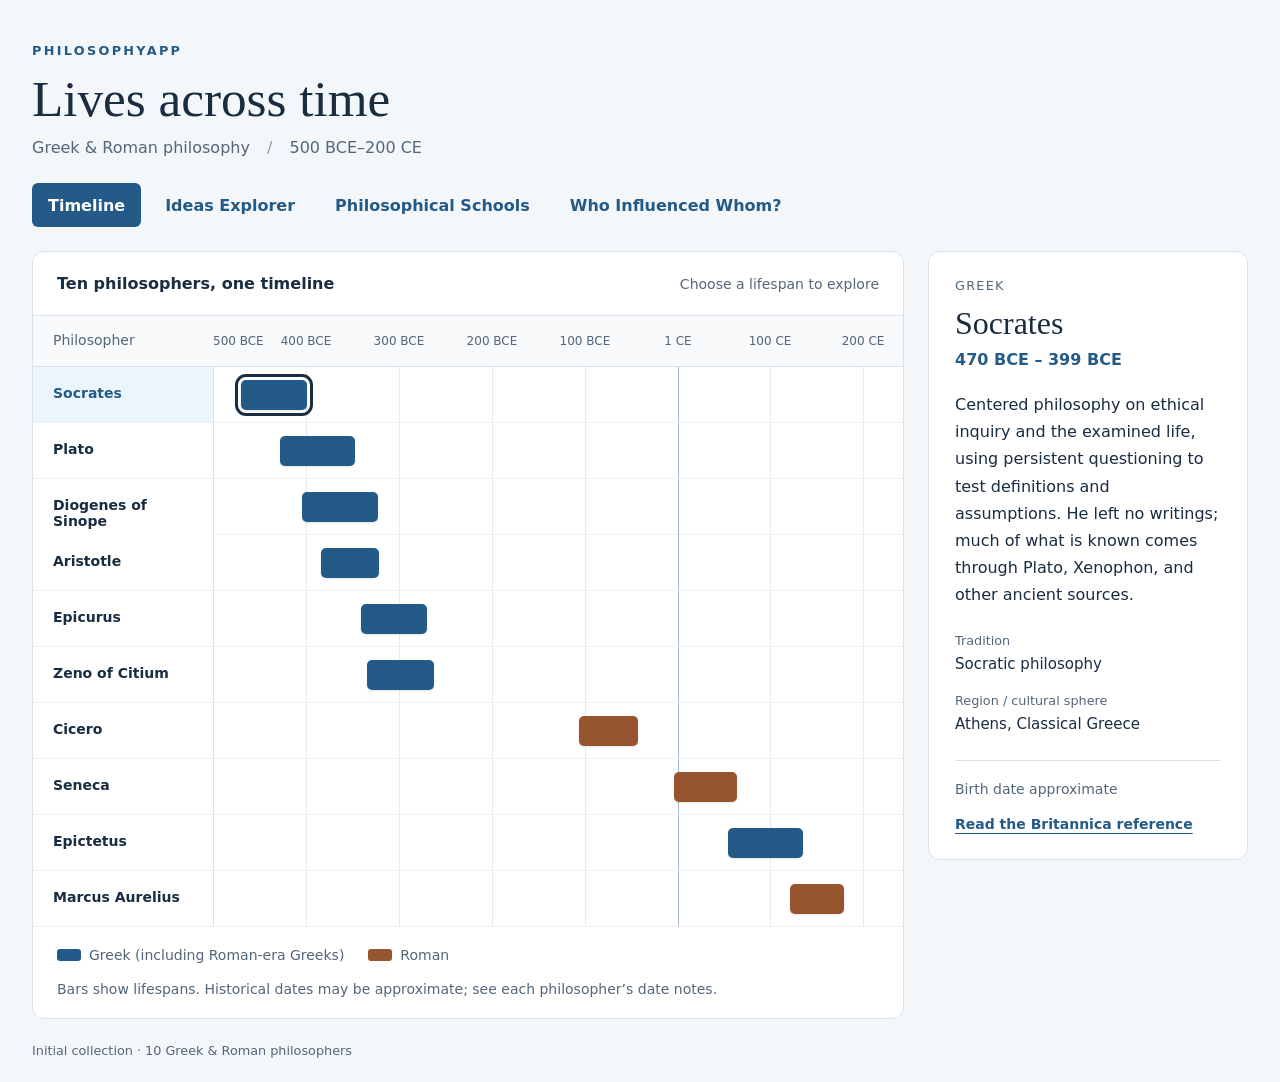
==== index.html @ e746a8ad "Initial commit: Greek and Roman philosophy study app" ====
<!doctype html>
<html lang="en">
<head>
  <meta charset="utf-8">
  <meta name="viewport" content="width=device-width, initial-scale=1">
  <title>PhilosophyApp — Greek & Roman Timeline</title>
  <meta name="description" content="Explore the overlapping lives and ideas of ten Greek and Roman philosophers.">
  <link rel="stylesheet" href="styles.css">
  <script defer src="data.js"></script>
  <script defer src="app.js"></script>
</head>
<body>
  <header><span class="brand">PHILOSOPHYAPP</span><h1>Lives across time</h1><p>Greek & Roman philosophy <span class="separator">/</span> 500 BCE–200 CE</p></header>
  <nav class="page-nav" aria-label="Main navigation">
    <a href="index.html" aria-current="page">Timeline</a>
    <a href="ideas.html">Ideas Explorer</a>
    <a href="schools.html">Philosophical Schools</a>
    <a href="influence.html">Who Influenced Whom?</a>
  </nav>
  <main>
    <section class="timeline-card" aria-labelledby="timeline-title">
      <div class="section-heading"><h2 id="timeline-title">Ten philosophers, one timeline</h2><span>Choose a lifespan to explore</span></div>
      <div class="scroll-hint">Scroll horizontally to explore the full timeline on smaller screens.</div>
      <div class="timeline-scroll" tabindex="0" role="region" aria-label="Philosopher timeline, horizontally scrollable">
        <div id="timeline" class="timeline"></div>
      </div>
      <ul class="timeline-legend" aria-label="Timeline color legend">
        <li><span class="legend-swatch greek" aria-hidden="true"></span>Greek (including Roman-era Greeks)</li>
        <li><span class="legend-swatch roman" aria-hidden="true"></span>Roman</li>
      </ul>
      <p class="timeline-note">Bars show lifespans. Historical dates may be approximate; see each philosopher’s date notes.</p>
    </section>
    <aside id="details" class="details" aria-labelledby="detail-name" aria-live="polite"></aside>
  </main>
  <footer>Initial collection · 10 Greek & Roman philosophers</footer>
  <noscript>Enable JavaScript to view the interactive timeline.</noscript>
</body>
</html>
---- styles.css ----
:root{color-scheme:light;--ink:#192c40;--muted:#53667a;--blue:#245a87;--roman:#96552f;--paper:#f4f7fa;--line:#d9e2eb;--name-width:180px;font-family:system-ui,-apple-system,BlinkMacSystemFont,"Segoe UI",sans-serif;color:var(--ink);background:var(--paper)}
*{box-sizing:border-box}body{margin:0}header,main,footer{max-width:1440px;margin:auto}header{padding:40px 32px 26px}.brand{font-size:.8rem;letter-spacing:.18em;font-weight:750;color:var(--blue)}h1{font-family:Georgia,serif;font-size:clamp(2.2rem,4vw,3.5rem);font-weight:400;margin:10px 0}header p{color:var(--muted);margin:0}.separator{margin:0 12px;color:#8a9bac}main{display:grid;grid-template-columns:minmax(0,1fr) 320px;gap:24px;padding:0 32px}.timeline-card,.details{background:white;border:1px solid var(--line);border-radius:12px;overflow:hidden}.section-heading{display:flex;justify-content:space-between;align-items:center;gap:14px;padding:22px 24px}.section-heading h2{font-size:1rem;margin:0}.section-heading span{font-size:.875rem;color:var(--muted)}.timeline-scroll{overflow-x:auto;position:relative;padding-bottom:8px}.timeline{min-width:850px}.axis,.timeline-row{display:grid;grid-template-columns:var(--name-width) 1fr}.axis{height:52px;background:#f8fafc;border-top:1px solid var(--line);border-bottom:1px solid var(--line)}.axis-label{padding:16px 20px;font-size:.875rem;color:var(--muted);position:sticky;left:0;background:#f8fafc;z-index:3}.track{position:relative;margin-right:40px}.tick{position:absolute;top:18px;transform:translateX(-50%);font-size:.75rem;white-space:nowrap;color:var(--muted)}.tick:first-child{transform:none}.tick:last-child{transform:translateX(-100%)}.timeline-row{height:56px;border-bottom:1px solid #edf1f5}.name{position:sticky;left:0;z-index:2;background:white;padding:18px 20px;font-size:.875rem;font-weight:600;box-shadow:1px 0 0 var(--line)}.timeline-row.selected .name{color:var(--blue);background:#edf5fc}.gridline{position:absolute;top:0;bottom:0;width:1px;background:#e4eaf0}.era-line{background:#a5b7c8}.life{position:absolute;top:13px;height:30px;border:0;border-radius:5px;background:var(--blue);cursor:pointer;min-width:12px;box-shadow:0 1px 2px #102a4320}.life.roman{background:var(--roman)}.life:hover{filter:brightness(1.17)}.life[aria-pressed="true"]{outline:3px solid #192c40;outline-offset:3px}.life:focus-visible,.timeline-scroll:focus-visible,a:focus-visible{outline:3px solid #1377cf;outline-offset:4px}.timeline-note{font-size:.875rem;color:var(--muted);padding:8px 24px 18px;margin:0;line-height:1.5}.details{padding:26px;align-self:start;min-height:440px}.eyebrow{font-size:.8rem;letter-spacing:.1em;text-transform:uppercase;color:var(--muted);margin:0 0 12px}.details h2{font-family:Georgia,serif;font-weight:400;font-size:2rem;margin:0 0 8px}.dates{font-size:1rem;color:var(--blue);font-weight:600;margin:0 0 22px}.summary{line-height:1.7;font-size:1rem}dl{margin:24px 0}dt{font-size:.8rem;color:var(--muted);margin-top:18px}dd{font-size:.9375rem;margin:5px 0 0;line-height:1.5}.source{color:var(--blue);font-weight:600;font-size:.875rem;text-underline-offset:4px}.date-note{border-top:1px solid var(--line);padding-top:18px;font-size:.875rem;color:var(--muted);line-height:1.5}footer{padding:24px 32px;font-size:.8rem;color:var(--muted)}.scroll-hint{display:none}
@media(max-width:1100px){main{grid-template-columns:1fr}.details{min-height:0}.section-heading{flex-wrap:wrap}}
@media(max-width:650px){header{padding:28px 18px 22px}main{padding:0 12px;gap:16px}.section-heading{padding:18px}.section-heading span{display:none}.scroll-hint{display:block;padding:0 18px 14px;color:var(--muted);font-size:.875rem;line-height:1.5}.details{padding:22px}.timeline-note{padding:8px 18px 16px}footer{padding:20px 18px}:root{--name-width:160px}.name{padding-left:14px}}

.timeline-legend{display:flex;flex-wrap:wrap;gap:12px 24px;list-style:none;padding:12px 24px 8px;margin:0;font-size:.875rem;color:var(--muted)}.timeline-legend li{display:flex;align-items:center;gap:8px}.legend-swatch{display:inline-block;width:24px;height:12px;border-radius:3px;flex-shrink:0;background:var(--blue)}.legend-swatch.roman{background:var(--roman)}
@media(max-width:650px){.timeline-legend{padding-left:18px;padding-right:18px}}

.compact-tick{display:none}
@media(max-width:650px){
  .scroll-hint{display:none}
  .timeline{min-width:0}
  .timeline-scroll{overflow-x:visible}
  .axis{display:block;height:44px}
  .axis-label{display:none}
  .axis .track{height:44px}
  .track{margin:0 18px}
  .desktop-tick{display:none}
  .compact-tick{display:block;top:14px}
  .compact-tick:nth-last-child(3){transform:none}
  .timeline-row{display:block;height:auto;min-height:62px;padding:7px 0;cursor:pointer}
  .name{position:static;background:transparent;padding:0 18px;font-size:.875rem;line-height:1.5;box-shadow:none}
  .timeline-row.selected{background:#edf5fc}
  .timeline-row.selected .name{background:transparent}
  .timeline-row .track{height:27px}
  .life{top:8px;height:14px;min-width:0;border-radius:3px}
  .life::after{content:"";position:absolute;inset:-14px -8px}
  .life[aria-pressed="true"]{outline-width:2px;outline-offset:2px}
  .gridline{opacity:.5}
}

.name-button{appearance:none;background:none;border:0;padding:0;margin:0;font:inherit;color:inherit;text-align:left;cursor:pointer;width:100%}.name-button:focus-visible{outline:3px solid #1377cf;outline-offset:3px}.details{scroll-margin-top:20px}

.timeline-row{cursor:pointer}

.network-main{display:block}
.network-section,.network-details{margin-bottom:28px}
.network-heading{display:flex;justify-content:space-between;align-items:center;flex-wrap:wrap;gap:16px;margin-bottom:16px}
.network-heading .question-title{margin:0}
.network-intro,.network-body{line-height:1.7;max-width:80ch}
.network-reset{font:inherit;font-weight:600;min-height:44px;padding:10px 16px;color:var(--blue);background:white;border:1px solid var(--blue);border-radius:6px;cursor:pointer}
.network-reset:hover{background:#edf5fc}
.network-legend{display:flex;flex-wrap:wrap;gap:12px 28px;list-style:none;padding:0;margin:22px 0;font-size:.875rem;color:var(--muted)}
.network-legend li{display:flex;align-items:center;gap:10px}
.network-line{position:relative;width:42px;border-top:2px solid var(--blue);margin-right:3px}
.network-line::after{content:"";position:absolute;right:-3px;top:-5px;border-left:8px solid var(--blue);border-top:4px solid transparent;border-bottom:4px solid transparent}
.network-line.dashed{border-top-style:dashed;border-top-color:var(--roman)}
.network-line.dashed::after{border-left-color:var(--roman)}
.network-scroll{overflow-x:auto;border:1px solid var(--line);border-radius:12px;background:white}
.network-canvas{position:relative;isolation:isolate}
.network-arrows{position:absolute;inset:0;overflow:visible;pointer-events:none}
.network-edge{cursor:pointer;pointer-events:auto}
.edge-line{fill:none;stroke:var(--blue);stroke-width:2}
.network-edge.intellectual .edge-line{stroke:var(--roman);stroke-dasharray:8 6}
.edge-hit{fill:none;stroke:transparent;stroke-width:28;pointer-events:stroke}
.arrow-head.direct{fill:var(--blue)}
.arrow-head.intellectual{fill:var(--roman)}
.arrow-head.selected{fill:var(--ink)}
.network-edge.highlighted .edge-line{stroke:var(--ink);stroke-width:3}
.network-edge:focus{outline:none}
.network-edge:focus-visible .edge-line,.network-edge:hover .edge-line{stroke:#1377cf;stroke-width:4}
.network-node{position:absolute;display:flex;flex-direction:column;align-items:center;justify-content:center;gap:8px;padding:10px;font:inherit;font-size:.9375rem;font-weight:600;text-align:center;color:var(--ink);background:#f8fafc;border:1px solid #a5b7c8;border-radius:8px;cursor:pointer}
.network-node small{font-size:.75rem;font-weight:400;color:var(--muted)}
.network-node:hover,.network-node.connected{background:#edf5fc;border-color:var(--blue)}
.network-node[aria-pressed="true"]{background:var(--blue);color:white;outline:3px solid var(--ink);outline-offset:2px}
.network-node[aria-pressed="true"] small{color:white}
.network-node.dimmed{opacity:.55}
.network-edge.dimmed{opacity:.2}
.network-node:focus-visible,.network-reset:focus-visible,.network-scroll:focus-visible,.network-relationship-button:focus-visible{outline:3px solid #1377cf;outline-offset:3px}
.network-caveat{font-size:.875rem;color:var(--muted);line-height:1.6;margin:16px 0 0;max-width:100ch}
.network-details{background:white;border:1px solid var(--line);border-radius:12px;padding:26px;scroll-margin-top:20px}
.network-details .question-title{margin-bottom:12px}
.network-details h3{font-size:1rem;margin-top:24px}
.network-details .source{display:inline-block;line-height:1.6;overflow-wrap:anywhere}
.network-relationships{display:grid;grid-template-columns:repeat(auto-fit,minmax(min(100%,300px),1fr));gap:12px}
.network-relationship-button{display:flex;flex-direction:column;gap:8px;width:100%;min-height:72px;padding:14px 16px;background:white;color:var(--ink);border:1px solid var(--line);border-radius:8px;text-align:left;font:inherit;font-size:.9375rem;font-weight:600;line-height:1.5;cursor:pointer}
.network-relationship-button small{font-size:.8rem;font-weight:400;color:var(--muted)}
.network-relationship-button:hover,.network-relationship-button.related{background:#edf5fc;border-color:var(--blue)}
.network-relationship-button[aria-pressed="true"]{outline:2px solid var(--blue);outline-offset:1px}
.network-related-list{list-style:none;padding:0;display:grid;gap:10px;max-width:720px;margin-bottom:0}
@media(max-width:650px){.network-details{padding:22px}.network-legend{flex-direction:column;gap:16px}.network-heading{align-items:start}}

.schools-main{display:block}
.schools-main>section+section{margin-top:40px}
.schools-note{color:var(--muted);font-size:.875rem;line-height:1.6;margin:0 0 18px}
.school-overview{display:grid;grid-template-columns:repeat(auto-fit,minmax(min(100%,320px),1fr));gap:20px}
.school-card,.comparison-controls{background:white;border:1px solid var(--line);border-radius:12px;padding:24px}
.school-card h3{font:400 1.65rem Georgia,serif;margin:0 0 10px}
.school-founding{color:var(--blue);font-size:.875rem;font-weight:600;line-height:1.5;margin:0}
.school-card dl{margin:18px 0 0}
.school-card dt{font-weight:600;margin-top:14px}
.school-card dd{line-height:1.65}
.comparison-controls{display:flex;flex-wrap:wrap;gap:24px;align-items:start;margin-bottom:18px}
.comparison-controls fieldset{border:0;padding:0;margin:0;flex:1 1 500px;min-width:0}
.comparison-controls legend,.category-control>label{display:block;font-weight:600;margin-bottom:12px}
.school-choices{display:flex;flex-wrap:wrap;gap:10px}
.school-choice{display:flex;align-items:center;gap:10px;min-height:44px;padding:10px 12px;border:1px solid var(--line);border-radius:6px;cursor:pointer}
.school-choice:has(input:checked){background:#edf5fc;border-color:var(--blue);color:var(--blue)}
.school-choice input{width:18px;height:18px;margin:0;accent-color:var(--blue);flex-shrink:0}
.category-control{flex:1 1 240px;min-width:0}
.category-control select{font:inherit;color:var(--ink);background:white;border:1px solid var(--line);border-radius:6px;min-height:44px;padding:10px;width:100%}
.comparison-scroll{overflow-x:auto;border:1px solid var(--line);border-radius:12px;background:white}
.school-comparison{border-collapse:separate;border-spacing:0;width:100%;table-layout:fixed;min-width:1100px;font-size:.9375rem;line-height:1.65}
.school-comparison th,.school-comparison td{padding:18px;vertical-align:top;text-align:left;border-bottom:1px solid var(--line)}
.school-comparison thead th{background:#edf5fc;color:var(--blue)}
.school-comparison th:first-child{position:sticky;left:0;width:165px;background:#f8fafc;border-right:1px solid var(--line)}
.school-comparison thead th:first-child{background:#edf5fc}
.school-comparison tbody tr:last-child>*{border-bottom:0}
.school-comparison.single-category{min-width:0}
.comparison-scroll:focus-visible,.school-choice input:focus-visible,.category-control select:focus-visible{outline:3px solid #1377cf;outline-offset:3px}
.visually-hidden{position:absolute;width:1px;height:1px;padding:0;margin:-1px;overflow:hidden;clip-path:inset(50%);white-space:nowrap;border:0}
@media(max-width:650px){.school-card,.comparison-controls{padding:20px}.school-overview{gap:16px}.school-comparison th:first-child{width:145px}.school-comparison th,.school-comparison td{padding:14px}.schools-main>section+section{margin-top:32px}}

.page-nav{max-width:1440px;margin:0 auto;padding:0 32px 24px;display:flex;flex-wrap:wrap;gap:8px}
.page-nav a{display:inline-flex;align-items:center;min-height:44px;padding:10px 16px;border-radius:6px;color:var(--blue);font-weight:600;text-decoration:none}
.page-nav a:hover{background:#e7eff7}
.page-nav a[aria-current="page"]{background:var(--blue);color:white}
.ideas-main{display:block;max-width:1440px}
.ideas-main>section{max-width:840px;margin:0 auto}
.question-buttons{display:flex;flex-wrap:wrap;gap:12px;margin-bottom:28px}
.question-button{flex:1 1 200px;min-height:52px;padding:14px 16px;border:1px solid var(--line);border-radius:8px;background:white;color:var(--blue);font:inherit;font-weight:600;line-height:1.4;cursor:pointer}
.question-button:hover{background:#edf5fc}
.question-button[aria-pressed="true"]{background:var(--blue);border-color:var(--blue);color:white}
.question-button:focus-visible{outline:3px solid #1377cf;outline-offset:4px}
.question-title{font-family:Georgia,serif;font-weight:400;font-size:1.75rem;line-height:1.3;margin:0 0 20px}
.idea-cards{display:flex;flex-direction:column;gap:20px}
.idea-card{background:white;border:1px solid var(--line);border-radius:12px;padding:26px 28px}
.idea-card h3{font-family:Georgia,serif;font-size:1.65rem;font-weight:400;margin:0 0 8px}
.idea-tradition{color:var(--blue);font-size:.875rem;font-weight:600;margin:0 0 16px}
.idea-summary{font-size:1rem;line-height:1.7;margin:0}
@media(max-width:650px){.page-nav{padding:0 18px 22px}.question-buttons{flex-direction:column;gap:10px;margin-bottom:24px}.question-button{flex:auto;text-align:left}.idea-card{padding:22px}.idea-cards{gap:16px}}
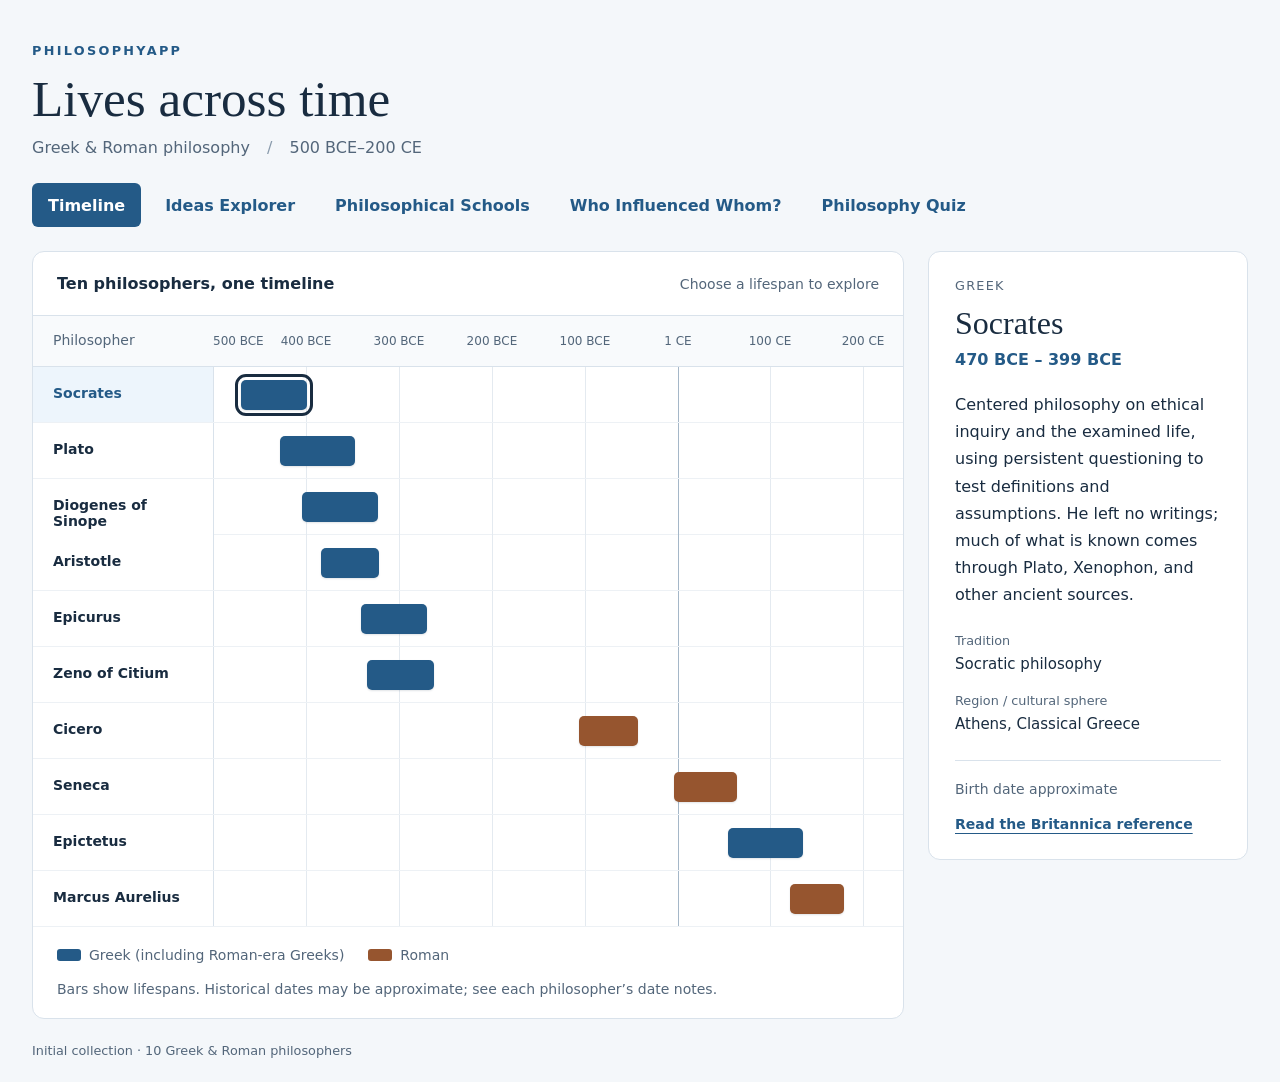
==== commit e8a0ccff: "Add philosophy quiz with randomized sessions and answer review" ====
--- a/index.html
+++ b/index.html
@@ -16,6 +16,7 @@
     <a href="ideas.html">Ideas Explorer</a>
     <a href="schools.html">Philosophical Schools</a>
     <a href="influence.html">Who Influenced Whom?</a>
+    <a href="quiz.html">Philosophy Quiz</a>
   </nav>
   <main>
     <section class="timeline-card" aria-labelledby="timeline-title">
--- a/styles.css
+++ b/styles.css
@@ -32,6 +32,45 @@
 .name-button{appearance:none;background:none;border:0;padding:0;margin:0;font:inherit;color:inherit;text-align:left;cursor:pointer;width:100%}.name-button:focus-visible{outline:3px solid #1377cf;outline-offset:3px}.details{scroll-margin-top:20px}
 
 .timeline-row{cursor:pointer}
+
+.quiz-main{display:block}
+.quiz-container{max-width:800px;margin:0 auto}
+.quiz-card{background:white;border:1px solid var(--line);border-radius:12px;padding:28px;scroll-margin-top:20px}
+.quiz-progress-text{font-size:.875rem;font-weight:600;color:var(--blue);margin:0 0 12px}
+.quiz-progress{display:block;width:100%;height:10px;margin-bottom:26px;accent-color:var(--blue);border:0;border-radius:6px;overflow:hidden;background:#edf1f5}
+.quiz-progress::-webkit-progress-bar{background:#edf1f5}
+.quiz-progress::-webkit-progress-value{background:var(--blue)}
+.quiz-progress::-moz-progress-bar{background:var(--blue)}
+.quiz-category{line-height:1.6;letter-spacing:.06em}
+.quiz-options{display:flex;flex-direction:column;gap:12px}
+.quiz-answer{display:flex;flex-direction:column;gap:8px;width:100%;min-height:54px;padding:16px 18px;text-align:left;font:inherit;line-height:1.5;color:var(--ink);background:white;border:1px solid #a5b7c8;border-radius:8px;cursor:pointer}
+.quiz-answer:hover:not([aria-disabled="true"]){background:#edf5fc;border-color:var(--blue)}
+.quiz-answer[aria-disabled="true"]{cursor:default}
+.quiz-answer.correct{background:#edf7f0;border:2px solid #316647;padding:15px 17px}
+.quiz-answer.incorrect{background:#fff3ed;border:2px solid var(--roman);padding:15px 17px}
+.quiz-answer[aria-pressed="true"]{box-shadow:inset 4px 0 0 currentColor}
+.quiz-answer-status{font-size:.8rem;font-weight:700}
+.quiz-answer.correct .quiz-answer-status,.quiz-review-verdict.correct{color:#28583c}
+.quiz-answer.incorrect .quiz-answer-status,.quiz-review-verdict.incorrect{color:#85441f}
+.quiz-feedback.answered{margin-top:20px;padding:18px;background:#f8fafc;border:1px solid var(--line);border-radius:8px;line-height:1.7}
+.quiz-feedback p{margin:0}
+.quiz-feedback p+p{margin-top:10px}
+.quiz-feedback-heading{font-weight:600}
+.quiz-next{display:inline-flex;align-items:center;justify-content:center;min-height:48px;margin-top:24px;padding:12px 20px;background:var(--blue);color:white;border:1px solid var(--blue);border-radius:6px;font:inherit;font-weight:600;cursor:pointer}
+.quiz-next:hover:not(:disabled){background:#1d4b70}
+.quiz-next:disabled{background:#e9eef3;color:var(--muted);border-color:var(--line);cursor:default}
+.quiz-answer:focus-visible,.quiz-next:focus-visible,.quiz-review summary:focus-visible{outline:3px solid #1377cf;outline-offset:3px}
+.quiz-result,.quiz-result-message{line-height:1.7}
+.quiz-score{font:400 2rem Georgia,serif;color:var(--blue);margin:20px 0}
+.quiz-review-title{font-size:1.2rem;margin:32px 0 18px}
+.quiz-review{display:flex;flex-direction:column;gap:12px}
+.quiz-review-item{border:1px solid var(--line);border-radius:8px;overflow:hidden}
+.quiz-review summary{padding:16px;min-height:54px;line-height:1.6;cursor:pointer;font-weight:600}
+.quiz-review-verdict{display:block;font-size:.8rem;margin-top:6px}
+.quiz-review-body{padding:0 16px 16px;line-height:1.7}
+.quiz-review-body p{margin:12px 0 0}
+.quiz-review-body p:first-child{margin-top:0}
+@media(max-width:650px){.quiz-card{padding:22px 18px}.quiz-next{width:100%}.quiz-answer{padding:14px}.quiz-answer.correct,.quiz-answer.incorrect{padding:13px}.quiz-review summary{padding:14px}}
 
 .network-main{display:block}
 .network-section,.network-details{margin-bottom:28px}
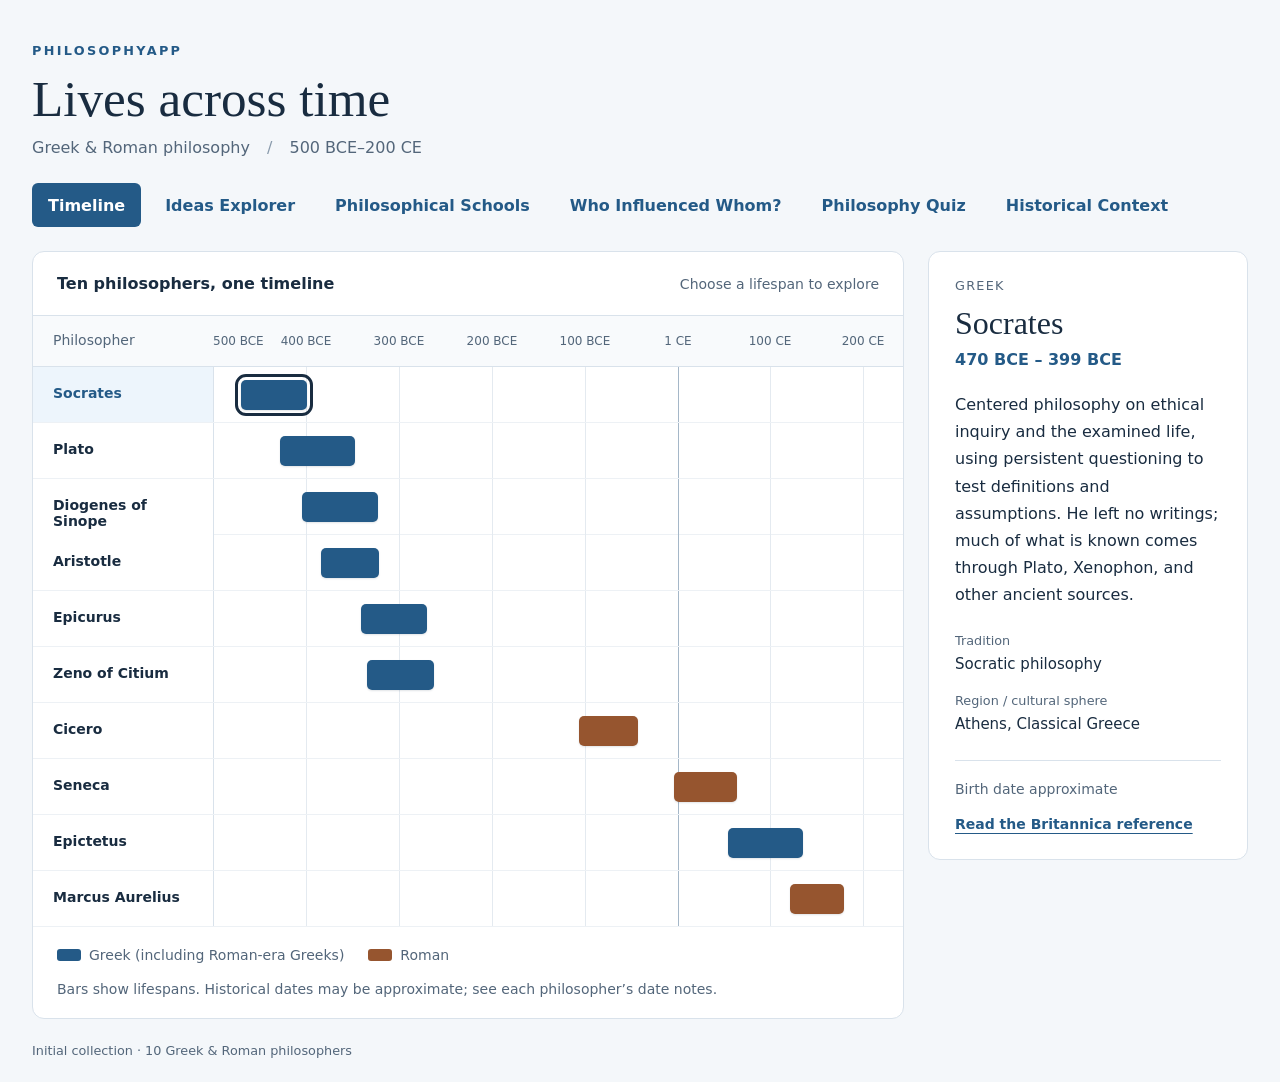
==== commit 776eca30: "Add historical context timeline with event filters and overlap highlighting" ====
--- a/index.html
+++ b/index.html
@@ -17,6 +17,7 @@
     <a href="schools.html">Philosophical Schools</a>
     <a href="influence.html">Who Influenced Whom?</a>
     <a href="quiz.html">Philosophy Quiz</a>
+    <a href="history.html">Historical Context</a>
   </nav>
   <main>
     <section class="timeline-card" aria-labelledby="timeline-title">
--- a/styles.css
+++ b/styles.css
@@ -32,6 +32,75 @@
 .name-button{appearance:none;background:none;border:0;padding:0;margin:0;font:inherit;color:inherit;text-align:left;cursor:pointer;width:100%}.name-button:focus-visible{outline:3px solid #1377cf;outline-offset:3px}.details{scroll-margin-top:20px}
 
 .timeline-row{cursor:pointer}
+
+.history-main{display:grid;grid-template-columns:minmax(0,1fr) 320px;gap:24px;align-items:start}
+.history-intro,.history-controls{grid-column:1/-1}
+.history-intro>p:first-child{max-width:90ch;line-height:1.7;margin:0 0 14px}
+.history-intro .schools-note{margin-bottom:0}
+.history-controls{display:flex;flex-wrap:wrap;align-items:center;justify-content:space-between;gap:20px;background:white;border:1px solid var(--line);border-radius:12px;padding:20px 24px}
+.history-controls fieldset{padding:0;margin:0;border:0;min-width:0}
+.history-controls legend{font-weight:600;margin-bottom:12px}
+.history-filters{display:flex;flex-wrap:wrap;gap:10px}
+.history-filters label{display:flex;align-items:center;gap:10px;min-height:44px;padding:10px 12px;border:1px solid var(--line);border-radius:6px;font-size:.875rem;cursor:pointer}
+.history-filters label:has(input:checked){background:#edf5fc;border-color:var(--blue);color:var(--blue)}
+.history-filters input{accent-color:var(--blue);width:18px;height:18px;margin:0;flex-shrink:0}
+.history-timeline-card{min-width:0;background:white;border:1px solid var(--line);border-radius:12px;overflow:hidden;padding-top:24px}
+.history-timeline-card>.question-title,.history-timeline-card>.schools-note,.history-legend{margin-left:24px;margin-right:24px}
+.history-timeline-card>.question-title{font-size:1.5rem}
+.history-legend{display:flex;flex-wrap:wrap;gap:12px 20px;list-style:none;padding:0;color:var(--muted);font-size:.8rem}
+.history-legend li{display:flex;align-items:center;gap:8px}
+.history-swatch{width:24px;height:12px;border-radius:3px;background:var(--blue)}
+.history-swatch.event{background:var(--roman)}
+.history-diamond{width:10px;height:10px;background:var(--roman);transform:rotate(45deg);margin:0 7px}
+.history-scroll{overflow-x:auto;border-top:1px solid var(--line);padding-bottom:6px}
+.history-timeline{min-width:1120px;--history-label-width:260px}
+.history-section-title{position:sticky;left:0;width:fit-content;max-width:calc(100vw - 50px);padding:16px 20px;margin:0;color:var(--blue);font-size:1rem;background:white;z-index:3}
+.history-axis,.history-row{display:grid;grid-template-columns:var(--history-label-width) minmax(0,1fr)}
+.history-axis{height:48px;background:#f8fafc;border-top:1px solid var(--line);border-bottom:1px solid var(--line)}
+.history-axis-label{position:sticky;left:0;background:#f8fafc;z-index:3;padding:15px 20px;font-size:.8rem;color:var(--muted)}
+.history-track{position:relative;margin:0 30px 0 22px}
+.history-tick{position:absolute;top:15px;transform:translateX(-50%);color:var(--muted);font-size:.75rem;white-space:nowrap}
+.history-tick:first-child{transform:none}
+.history-tick:last-child{transform:translateX(-100%)}
+.history-row{min-height:62px;border-bottom:1px solid #edf1f5}
+.history-row-button{position:sticky;left:0;z-index:2;display:flex;flex-direction:column;justify-content:center;gap:4px;width:100%;min-height:62px;border:0;border-right:1px solid var(--line);padding:10px 18px;text-align:left;font:inherit;background:white;color:var(--ink);cursor:pointer}
+.history-row-name{font-size:.875rem;font-weight:600;line-height:1.4}
+.history-row-meta{font-size:.75rem;line-height:1.4;color:var(--muted)}
+.history-row.selected .history-row-button{background:#edf5fc;color:var(--blue)}
+.history-row.matched .history-row-button{border-left:4px solid var(--blue);padding-left:14px}
+.history-row.dimmed .history-row-name,.history-row.dimmed .history-mark{opacity:.5}
+.history-row[hidden]{display:none}
+.history-gridline{position:absolute;top:0;bottom:0;width:1px;background:#e4eaf0;pointer-events:none}
+.history-gridline.era{background:#a5b7c8}
+.history-mark{position:absolute;top:6px;height:48px;border:0;background:none;padding:0;cursor:pointer;color:var(--ink)}
+.history-mark::after{content:"";position:absolute;inset:0 -22px;min-width:44px}
+.history-shape{position:absolute;top:14px;left:0;width:100%;height:20px;background:var(--blue);border-radius:4px;pointer-events:none}
+.history-row.event .history-shape{background:var(--roman)}
+.history-row.military .history-shape{background:#705388}
+.history-row.cultural-social .history-shape{background:#367155}
+.history-row.philosophical .history-shape{background:#176979}
+.history-mark.point{transform:translateX(-50%)}
+.history-mark.point::after{inset:0}
+.history-mark.point .history-shape{width:12px;height:12px;left:calc(50% - 6px);top:18px;border-radius:1px;transform:rotate(45deg)}
+.history-mark.approximate .history-shape{outline:1px dashed var(--ink);outline-offset:3px}
+.history-row.matched .history-shape{box-shadow:0 0 0 2px white,0 0 0 3px var(--blue)}
+.history-row.selected .history-shape{outline:3px solid var(--ink);outline-offset:3px}
+.history-mark:focus{outline:none}
+.history-mark:focus-visible .history-shape{outline:3px solid #1377cf;outline-offset:5px}
+.history-row-button:focus-visible,.history-scroll:focus-visible,.history-filters input:focus-visible,.history-related-button:focus-visible{outline:3px solid #1377cf;outline-offset:-3px}
+.history-empty{position:sticky;left:0;max-width:calc(100vw - 76px);width:520px;padding:20px;margin:0;line-height:1.7;color:var(--muted)}
+.history-details{position:sticky;top:20px;background:white;border:1px solid var(--line);border-radius:12px;padding:24px;scroll-margin-top:20px}
+.history-details .question-title{font-size:1.7rem;margin-bottom:14px}
+.history-details .eyebrow{line-height:1.6;letter-spacing:.04em}
+.history-detail-body{font-size:.9375rem;line-height:1.7}
+.history-details h3{font-size:1rem;line-height:1.5;margin:22px 0 12px}
+.history-related{list-style:none;padding:0;margin:0;display:grid;gap:10px}
+.history-related-button{display:flex;flex-direction:column;gap:5px;min-height:48px;width:100%;text-align:left;background:#f8fafc;border:1px solid var(--line);border-radius:6px;color:var(--blue);font:inherit;font-size:.875rem;line-height:1.5;padding:10px 12px;cursor:pointer}
+.history-related-button:hover{background:#edf5fc}
+.history-related-button small{color:var(--muted);font-size:.75rem}
+.history-overlap-note{font-size:.8rem;line-height:1.6;border-top:1px solid var(--line);padding-top:16px;color:var(--muted);margin-bottom:0}
+@media(max-width:1100px){.history-main{grid-template-columns:1fr}.history-details{position:static}}
+@media(max-width:650px){.history-main{gap:18px}.history-controls{padding:18px}.history-filters{flex-direction:column}.history-filters label{width:100%}.history-timeline{--history-label-width:210px}.history-row-button{padding-left:14px}.history-row.matched .history-row-button{padding-left:10px}.history-timeline-card>.question-title,.history-timeline-card>.schools-note,.history-legend{margin-left:18px;margin-right:18px}.history-details{padding:22px}.history-track{margin-left:16px}}
 
 .quiz-main{display:block}
 .quiz-container{max-width:800px;margin:0 auto}
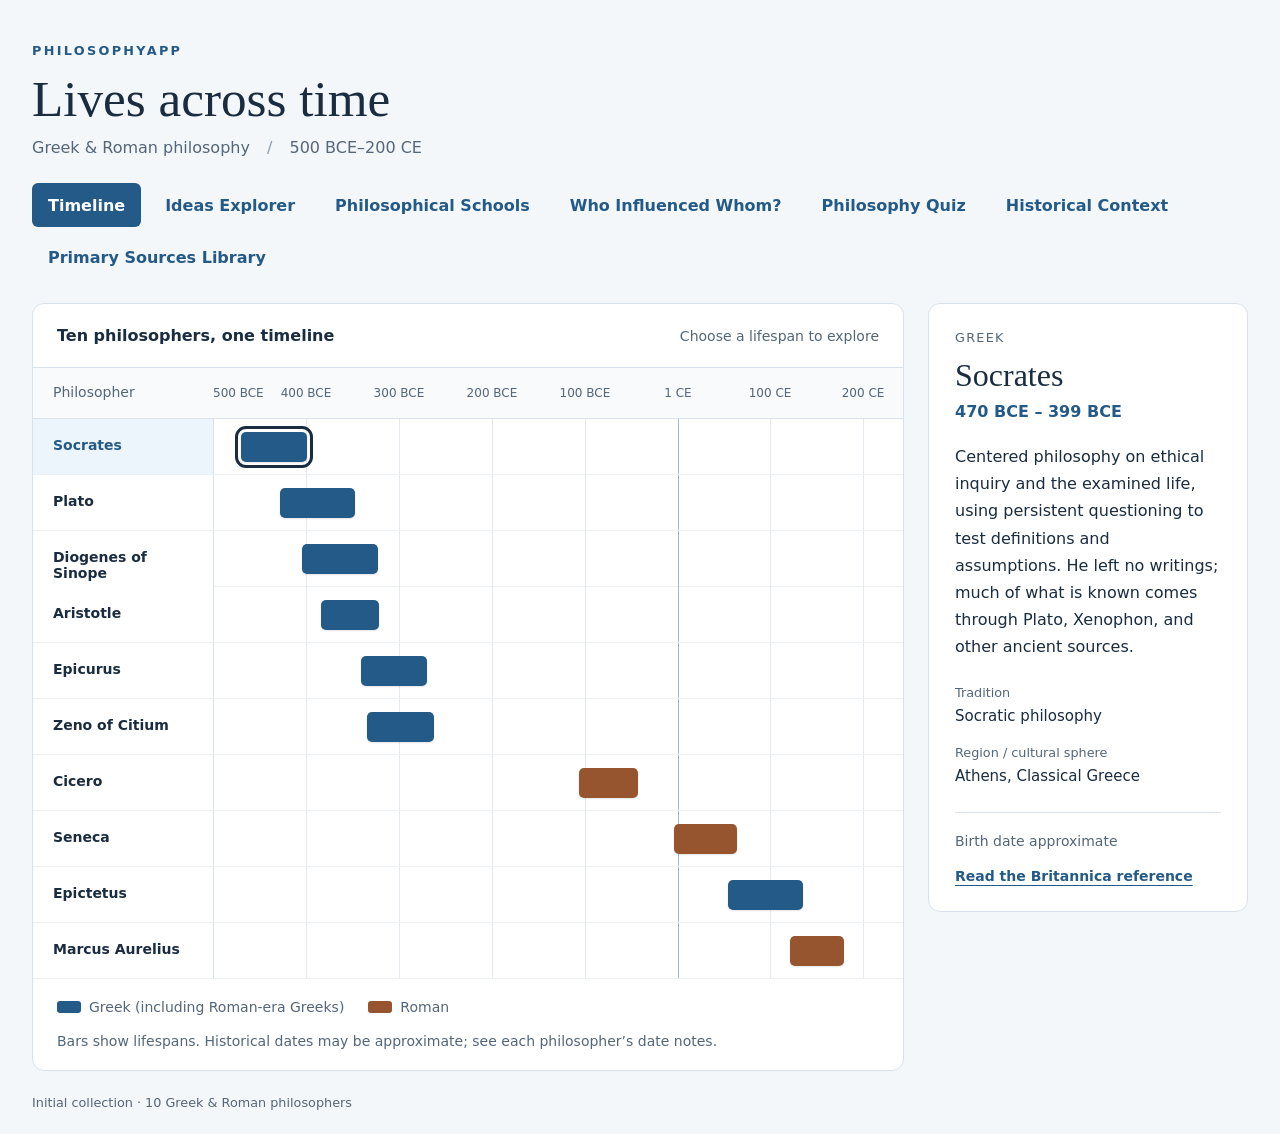
==== commit 0fc7b9ab: "Add Primary Sources Library with search and reading cards" ====
--- a/index.html
+++ b/index.html
@@ -18,6 +18,7 @@
     <a href="influence.html">Who Influenced Whom?</a>
     <a href="quiz.html">Philosophy Quiz</a>
     <a href="history.html">Historical Context</a>
+    <a href="library.html">Primary Sources Library</a>
   </nav>
   <main>
     <section class="timeline-card" aria-labelledby="timeline-title">
--- a/styles.css
+++ b/styles.css
@@ -237,3 +237,45 @@
 .idea-tradition{color:var(--blue);font-size:.875rem;font-weight:600;margin:0 0 16px}
 .idea-summary{font-size:1rem;line-height:1.7;margin:0}
 @media(max-width:650px){.page-nav{padding:0 18px 22px}.question-buttons{flex-direction:column;gap:10px;margin-bottom:24px}.question-button{flex:auto;text-align:left}.idea-card{padding:22px}.idea-cards{gap:16px}}
+
+/* Primary Sources Library */
+.library-main{display:block;max-width:1220px}
+.library-intro{max-width:84ch;line-height:1.7;margin-bottom:24px}
+.library-controls{padding:24px;background:white;border:1px solid var(--line);border-radius:12px;margin-bottom:28px}
+.library-controls label{display:block;font-size:.875rem;font-weight:650;margin-bottom:8px}
+.library-search-row{display:flex;gap:12px}
+.library-search-row input{flex:1;min-width:0}
+.library-controls input,.library-controls select{font:inherit;border:1px solid #9babbc;border-radius:6px;padding:11px 12px;min-height:46px;background:white;color:var(--ink)}
+.library-controls button,.library-close{font:inherit;border:1px solid var(--blue);border-radius:6px;padding:10px 16px;min-height:46px;background:white;color:var(--blue);cursor:pointer;font-weight:600}
+.library-controls button:hover,.library-close:hover{background:#edf5fc}
+.library-filter-row{display:flex;align-items:end;gap:16px;margin-top:20px}
+.library-filter-row>div{flex:1;min-width:0}
+.library-controls select{width:100%}
+.library-results-heading{display:flex;align-items:center;justify-content:space-between;gap:16px;margin-bottom:16px}
+.library-results-heading h2{margin:0}
+#library-status{color:var(--muted);font-size:.875rem;margin:0}
+.library-cards{display:grid;grid-template-columns:repeat(2,minmax(0,1fr));gap:20px;align-items:start}
+.library-card{background:white;border:1px solid var(--line);border-radius:12px;padding:24px;min-width:0}
+.library-card[hidden],.library-empty[hidden]{display:none}
+.library-author{font-size:.8rem;color:var(--blue);letter-spacing:.06em;text-transform:uppercase;font-weight:700;margin:0 0 8px}
+.library-card h3{font-family:Georgia,serif;font-size:1.6rem;font-weight:400;margin:0 0 12px}
+.library-topic{display:inline-block;color:var(--muted);font-size:.8rem;border:1px solid var(--line);border-radius:5px;padding:5px 9px;margin:0}
+.library-description{line-height:1.65;margin:16px 0}
+.library-reading summary{cursor:pointer;color:var(--blue);font-weight:650;min-height:46px;padding:12px 0;list-style-position:inside}
+.library-reading[open] summary{border-bottom:1px solid var(--line);margin-bottom:20px}
+.library-reading-content{max-width:68ch;line-height:1.7;overflow-wrap:anywhere}
+.library-reading-content h4{font-size:.875rem;margin:24px 0 12px}
+.library-reading-content h4:first-child{margin-top:0}
+.library-reading blockquote{font-family:Georgia,serif;font-size:1.22rem;line-height:1.8;border-left:3px solid var(--blue);background:#f4f8fc;margin:0;padding:18px 20px}
+.library-reading blockquote p{margin:0}
+.library-reading blockquote p+p{margin-top:1em}
+.library-attribution{font-size:.875rem;color:var(--muted);line-height:1.6}
+.library-source{margin:0 0 16px}
+.library-source dt{margin-top:12px}.library-source dd{margin-top:3px}
+.library-context{font-size:.9375rem}
+.library-close{margin-top:8px}
+.library-empty{background:white;border:1px solid var(--line);border-radius:12px;padding:24px;line-height:1.7}
+.library-source-note{margin:24px 0 0;max-width:90ch}
+.library-main :is(button,input,select,summary):focus-visible{outline:3px solid #1377cf;outline-offset:4px}
+@media(max-width:850px){.library-cards{grid-template-columns:1fr}.library-reading-content{max-width:68ch}}
+@media(max-width:650px){.library-controls,.library-card{padding:20px}.library-search-row{flex-wrap:wrap}.library-search-row input{flex-basis:100%}.library-filter-row{display:grid;grid-template-columns:1fr}.library-results-heading{align-items:start;flex-direction:column;gap:8px}.library-reading blockquote{padding:16px}.library-intro{padding:0 6px}}
